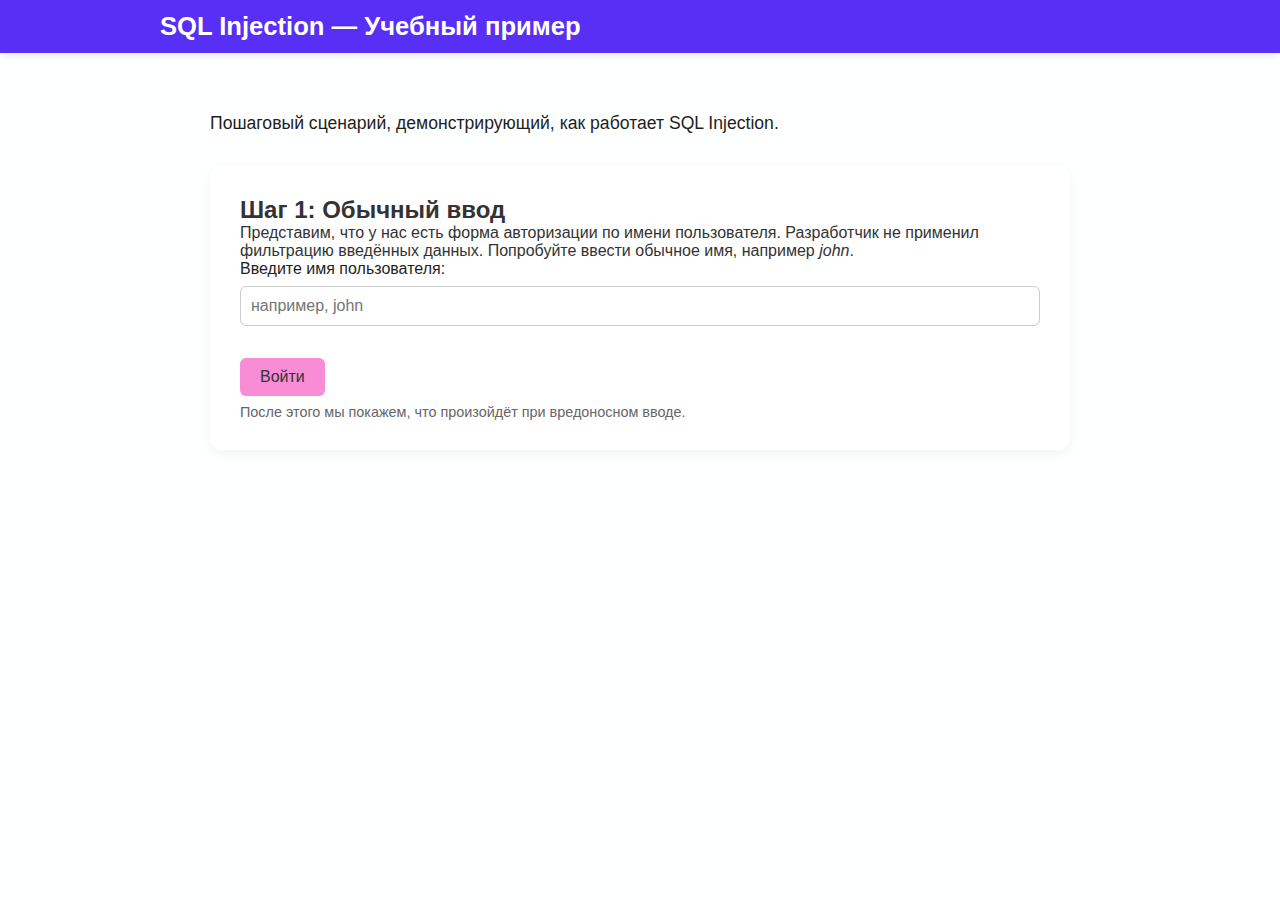
==== vulns/sql_injection.html @ 8ccfedff "Add files via upload" ====
<!DOCTYPE html>
<html lang="ru">
<head>
  <meta charset="UTF-8" />
  <meta name="viewport" content="width=device-width, initial-scale=1.0"/>
  <title>SQL Injection - Учебный пример</title>
  <link rel="stylesheet" href="../style.css">
</head>
<body>

  <!-- Верхняя плашка -->
  <header class="top-bar">
    <div class="top-bar__inner">
      <h1 class="top-bar__title">SQL Injection — Учебный пример</h1>
    </div>
  </header>

  <div class="container">
    <div class="page-intro">
      <p>Пошаговый сценарий, демонстрирующий, как работает SQL Injection.</p>
    </div>

    <!-- Шаг 1 -->
    <div id="input-screen" class="card visible">
      <h2>Шаг 1: Обычный ввод</h2>
      <p>
        Представим, что у нас есть форма авторизации по имени пользователя. Разработчик 
        не применил фильтрацию введённых данных. Попробуйте ввести обычное имя, например <em>john</em>.
      </p>
      <label class="label" for="usernameInput">Введите имя пользователя:</label>
      <input type="text" id="usernameInput" placeholder="например, john"/>
      <button id="loginBtn" class="action-btn">Войти</button>
      <p class="note">
        После этого мы покажем, что произойдёт при вредоносном вводе.
      </p>
    </div>

    <!-- Шаг 2 -->
    <div id="normal-result" class="card hidden">
      <h2>Шаг 2: Нормальный результат</h2>
      <p>
        Если пользователь "john" существует в базе, вы авторизуетесь без проблем.
      </p>
      <div class="info-box info-normal">
        <strong>Результат:</strong><br>
        Добро пожаловать, john!
      </div>
      <div class="info-box info-warning" style="margin-top:1.5rem;">
        <strong>Что произошло без инъекции:</strong><br>
        Запрос к базе данных:
        <div class="code-sample">
          SELECT * FROM users WHERE username='john'
        </div>
        Здесь всё выглядит безопасно, 
        так как пользовательский ввод "john" не влияет на структуру запроса.
      </div>
      <button id="showAttackBtn" class="action-btn">
        Перейти к вредоносному вводу
      </button>
    </div>

    <!-- Шаг 3 -->
    <div id="injection-screen" class="card hidden">
      <h2>Шаг 3: Вредоносный ввод</h2>
      <p>Злоумышленник вводит не просто имя, а фрагмент SQL-кода:</p>
      <div class="code-sample">
        john' OR '1'='1
      </div>
      <input type="text" id="evilInput" value="john' OR '1'='1"/>
      <button id="attackBtn" class="action-btn">Войти</button>
      <p class="note">
        Нажмите «Войти», чтобы увидеть последствия.
      </p>
    </div>

    <!-- Шаг 4 -->
    <div id="attack-result" class="card hidden">
      <h2>Шаг 4: Результат SQL Injection</h2>
      <div class="info-box info-critical">
        <strong>Критическая ситуация:</strong><br>
        Запрос теперь выглядит так:
        <div class="code-sample">
          SELECT * FROM users WHERE username='john' OR '1'='1'
        </div>
        Условие '1'='1' всегда истинно, 
        поэтому возвращаются все записи из базы, а не только «john».
      </div>
      <div class="info-box info-solution" style="margin-top:1.5rem;">
        <strong>Решение:</strong><br>
        Используйте параметризованные запросы, ORM-библиотеки 
        или фильтрацию ввода, чтобы пользовательские данные не могли 
        менять структуру SQL-запроса.
      </div>
    </div>
  </div>

  <script src="../script.js"></script>
</body>
</html>
---- style.css ----
/* style.css */

/* Сброс отступов/полей */
* {
  margin: 0;
  padding: 0;
  box-sizing: border-box;
}

/* Шрифты и цвета */
body {
  font-family: -apple-system, BlinkMacSystemFont, "Helvetica Neue", "Segoe UI", Roboto, sans-serif;
  background-color: #FEFFFF; /* Белый */
  color: #333;
  min-height: 100vh;
  display: flex;
  flex-direction: column;
}

/* Верхняя плашка */
.top-bar {
  width: 100%;
  background-color: #582FF5; /* яркий фиолетовый */
  padding: 12px 0;
  box-shadow: 0 2px 8px rgba(0,0,0,0.1);
}

.top-bar__inner {
  max-width: 1000px;
  margin: 0 auto;
  padding: 0 20px;
}

.top-bar__title {
  color: #FEFFFF; /* контраст с фиолетовым */
  font-weight: 600;
  font-size: 1.6rem;
}

/* Основной контейнер */
.container {
  max-width: 900px;
  width: 100%;
  margin: 60px auto 40px auto;
  padding: 0 20px;
}

/* Вступительный текст */
.page-intro {
  margin-bottom: 2rem;
  font-size: 1.1rem;
  color: #1F1E1E;
}

/* Карточки */
.card {
  background: #fff;
  border-radius: 12px;
  box-shadow: 0 4px 12px rgba(0,0,0,0.05);
  padding: 30px;
  margin-bottom: 2rem;
}

/* Карточки уязвимостей на главной */
.vuln-card h2 {
  margin-bottom: 0.5rem;
}

.hidden {
  display: none;
}
.visible {
  display: block;
}

/* Кнопка действия */
.action-btn {
  background: #F88DD5; /* яркий розовый */
  color: #333;
  border: none;
  padding: 10px 20px;
  font-size: 1rem;
  cursor: pointer;
  border-radius: 6px;
  font-weight: 500;
  margin-top: 1rem;
  transition: background 0.2s ease, transform 0.1s ease;
}
.action-btn:hover {
  background: #e671c3;
  transform: translateY(-1px);
}

/* Поля ввода */
input[type="text"] {
  width: 100%;
  padding: 10px;
  border: 1px solid #ccc;
  border-radius: 6px;
  margin-bottom: 1rem;
  font-size: 1rem;
}

/* Подписи к полям */
.label {
  font-weight: 500;
  margin-bottom: 0.5rem;
  display: block;
  color: #1F1E1E;
}

/* Подсказки */
.note {
  font-size: 0.9rem;
  color: #666;
  margin-top: 0.5rem;
}

/* Информационные блоки */
.info-box {
  margin-top: 1rem;
  padding: 10px;
  border-radius: 6px;
  line-height: 1.5;
  font-size: 0.95rem;
}

.info-normal {
  background: #E7F9E7; 
  border: 1px solid #BDE8BD;
}
.info-warning {
  background: #FFF9D9; 
  border: 1px solid #E8E0A5;
}
.info-critical {
  background: #FEE9E9; 
  border: 1px solid #F7CACA;
}
.info-solution {
  background: #E7F9E7; 
  border: 1px solid #BDE8BD;
}

/* Кодовые фрагменты */
.code-sample {
  background: #F0F0F0;
  font-family: Menlo, Consolas, monospace;
  padding: 10px;
  border-radius: 6px;
  margin-top: 0.5rem;
  font-size: 0.9rem;
  overflow-x: auto;
}

/* Адаптивность */
@media (max-width: 600px) {
  .top-bar__title {
    font-size: 1.3rem;
  }
  .container {
    margin-top: 80px;
    padding: 0 10px;
  }
  .card {
    padding: 20px;
  }
  .page-intro {
    font-size: 1rem;
  }
}
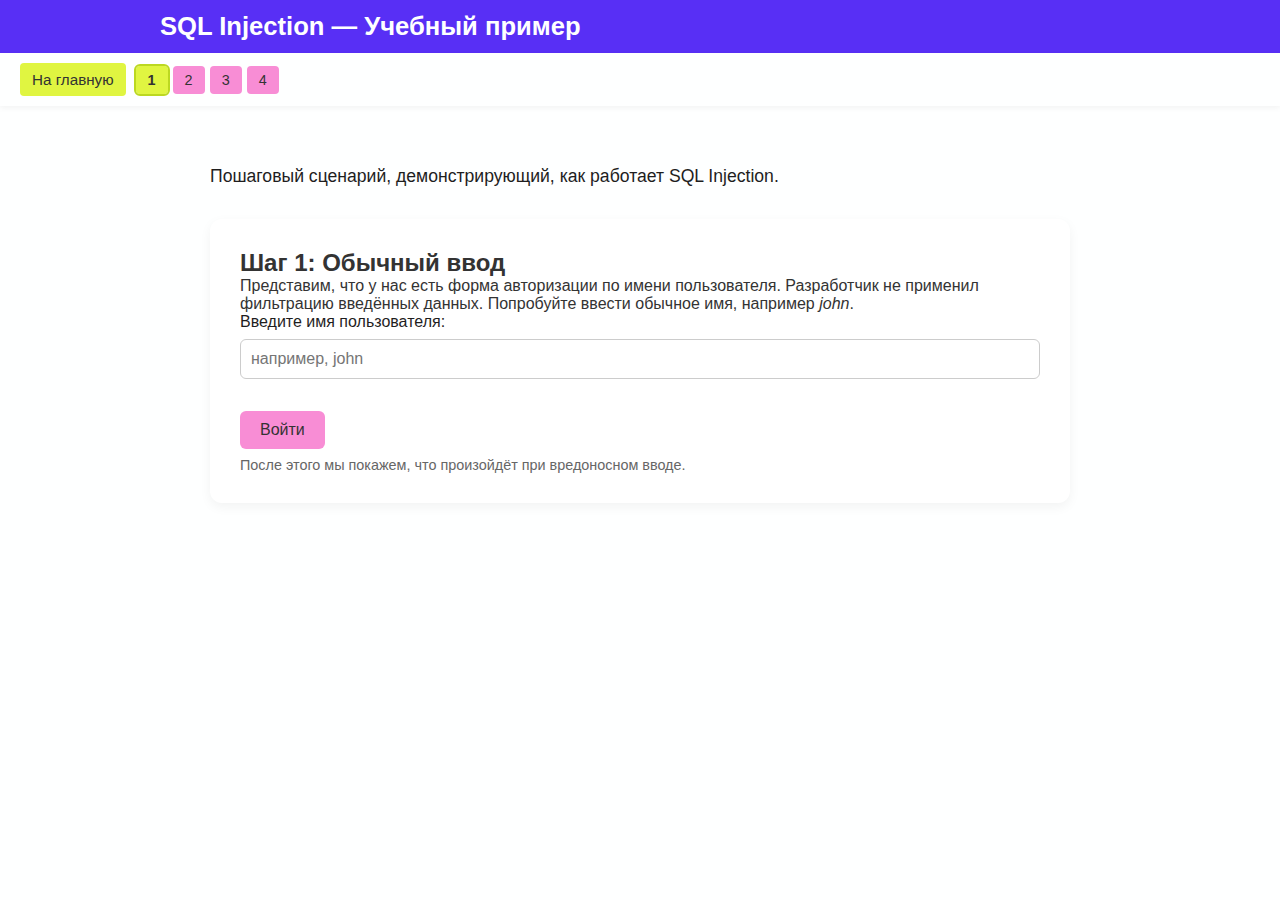
==== commit 0bf3ae6a: "Add files via upload" ====
--- a/vulns/sql_injection.html
+++ b/vulns/sql_injection.html
@@ -3,7 +3,8 @@
 <head>
   <meta charset="UTF-8" />
   <meta name="viewport" content="width=device-width, initial-scale=1.0"/>
-  <title>SQL Injection - Учебный пример</title>
+  <title>SQL Injection — Учебный пример</title>
+  <!-- Путь к вашему файлу стилей -->
   <link rel="stylesheet" href="../style.css">
 </head>
 <body>
@@ -15,12 +16,30 @@
     </div>
   </header>
 
+  <!-- Навигация (с подложкой sub-nav) -->
+  <div class="sub-nav">
+    <!-- Кнопка "На главную" -->
+    <button class="back-btn" onclick="location.href='../index.html'">
+      На главную
+    </button>
+
+    <!-- Кнопки переключения шагов -->
+    <div class="step-nav">
+      <!-- Обратите внимание на data-step -->
+      <button class="step-btn active" data-step="input-screen">1</button>
+      <button class="step-btn" data-step="normal-result">2</button>
+      <button class="step-btn" data-step="injection-screen">3</button>
+      <button class="step-btn" data-step="attack-result">4</button>
+    </div>
+  </div>
+
   <div class="container">
     <div class="page-intro">
       <p>Пошаговый сценарий, демонстрирующий, как работает SQL Injection.</p>
     </div>
 
-    <!-- Шаг 1 -->
+    <!-- ШАГ 1 -->
+    <!-- Задаём класс visible для первого шага (остальные hidden) -->
     <div id="input-screen" class="card visible">
       <h2>Шаг 1: Обычный ввод</h2>
       <p>
@@ -35,31 +54,29 @@
       </p>
     </div>
 
-    <!-- Шаг 2 -->
+    <!-- ШАГ 2 -->
     <div id="normal-result" class="card hidden">
       <h2>Шаг 2: Нормальный результат</h2>
-      <p>
-        Если пользователь "john" существует в базе, вы авторизуетесь без проблем.
-      </p>
+      <p>Если пользователь "john" существует в базе, вы авторизуетесь без проблем.</p>
       <div class="info-box info-normal">
         <strong>Результат:</strong><br>
         Добро пожаловать, john!
       </div>
       <div class="info-box info-warning" style="margin-top:1.5rem;">
         <strong>Что произошло без инъекции:</strong><br>
-        Запрос к базе данных:
+        Запрос к базе данных был:
         <div class="code-sample">
           SELECT * FROM users WHERE username='john'
         </div>
         Здесь всё выглядит безопасно, 
-        так как пользовательский ввод "john" не влияет на структуру запроса.
+        так как пользовательский ввод "john" не меняет структуру запроса.
       </div>
       <button id="showAttackBtn" class="action-btn">
         Перейти к вредоносному вводу
       </button>
     </div>
 
-    <!-- Шаг 3 -->
+    <!-- ШАГ 3 -->
     <div id="injection-screen" class="card hidden">
       <h2>Шаг 3: Вредоносный ввод</h2>
       <p>Злоумышленник вводит не просто имя, а фрагмент SQL-кода:</p>
@@ -73,7 +90,7 @@
       </p>
     </div>
 
-    <!-- Шаг 4 -->
+    <!-- ШАГ 4 -->
     <div id="attack-result" class="card hidden">
       <h2>Шаг 4: Результат SQL Injection</h2>
       <div class="info-box info-critical">
@@ -94,6 +111,7 @@
     </div>
   </div>
 
+  <!-- Подключаем скрипт переключения шагов -->
   <script src="../script.js"></script>
 </body>
 </html>
--- a/style.css
+++ b/style.css
@@ -153,19 +153,106 @@
   overflow-x: auto;
 }
 
+/* ... предыдущие стили ... */
+
+/* Дополнительная панель под шапкой */
+.sub-nav {
+  display: flex;
+  align-items: center;
+  gap: 10px;
+  padding: 10px 20px;
+  background: #FEFFFF;
+  box-shadow: 0 2px 6px rgba(0,0,0,0.05);
+}
+
+/* Кнопка "На главную" */
+.back-btn {
+  background: #E0F541; /* неоновый зелёный */
+  color: #333;
+  border: none;
+  padding: 8px 12px;
+  font-size: 0.95rem;
+  border-radius: 4px;
+  font-weight: 500;
+  cursor: pointer;
+  transition: background 0.2s ease, transform 0.1s ease;
+}
+.back-btn:hover {
+  background: #c8e52c;
+  transform: translateY(-1px);
+}
+
+/* Контейнер для кнопок шагов */
+.step-nav {
+  display: flex;
+  gap: 5px;
+}
+
+/* Кнопки шагов */
+.step-btn {
+  background: #F88DD5; /* яркий розовый */
+  color: #333;
+  border: none;
+  padding: 6px 12px;
+  font-size: 0.9rem;
+  border-radius: 4px;
+  font-weight: 500;
+  cursor: pointer;
+  transition: background 0.2s ease;
+}
+
+.step-btn:hover {
+  background: #e671c3;
+}
+
+.step-btn.active {
+  background: #E0F541; /* неоновый зелёный */
+  color: #333;
+  font-weight: 600;
+  outline: 2px solid #bcd821;
+}
+
+/* Пример доп. стилей, если ещё не было */
+.sub-nav {
+  display: flex;
+  align-items: center;
+  gap: 10px;
+  padding: 10px 20px;
+  background: #FEFFFF;
+  box-shadow: 0 2px 6px rgba(0,0,0,0.05);
+}
+
+.back-btn {
+  background: #E0F541; /* неоновый зелёный */
+  color: #333;
+  border: none;
+  padding: 8px 12px;
+  font-size: 0.95rem;
+  border-radius: 4px;
+  font-weight: 500;
+  cursor: pointer;
+  transition: background 0.2s ease, transform 0.1s ease;
+}
+.back-btn:hover {
+  background: #c8e52c;
+  transform: translateY(-1px);
+}
+
+
 /* Адаптивность */
 @media (max-width: 600px) {
-  .top-bar__title {
-    font-size: 1.3rem;
+  .sub-nav {
+    flex-direction: column;
+    align-items: flex-start;
+    gap: 10px;
   }
-  .container {
-    margin-top: 80px;
-    padding: 0 10px;
+  .step-nav {
+    gap: 3px;
   }
-  .card {
-    padding: 20px;
+  .step-btn {
+    font-size: 0.8rem;
+    padding: 5px 8px;
   }
-  .page-intro {
-    font-size: 1rem;
-  }
-}
+}
+
+
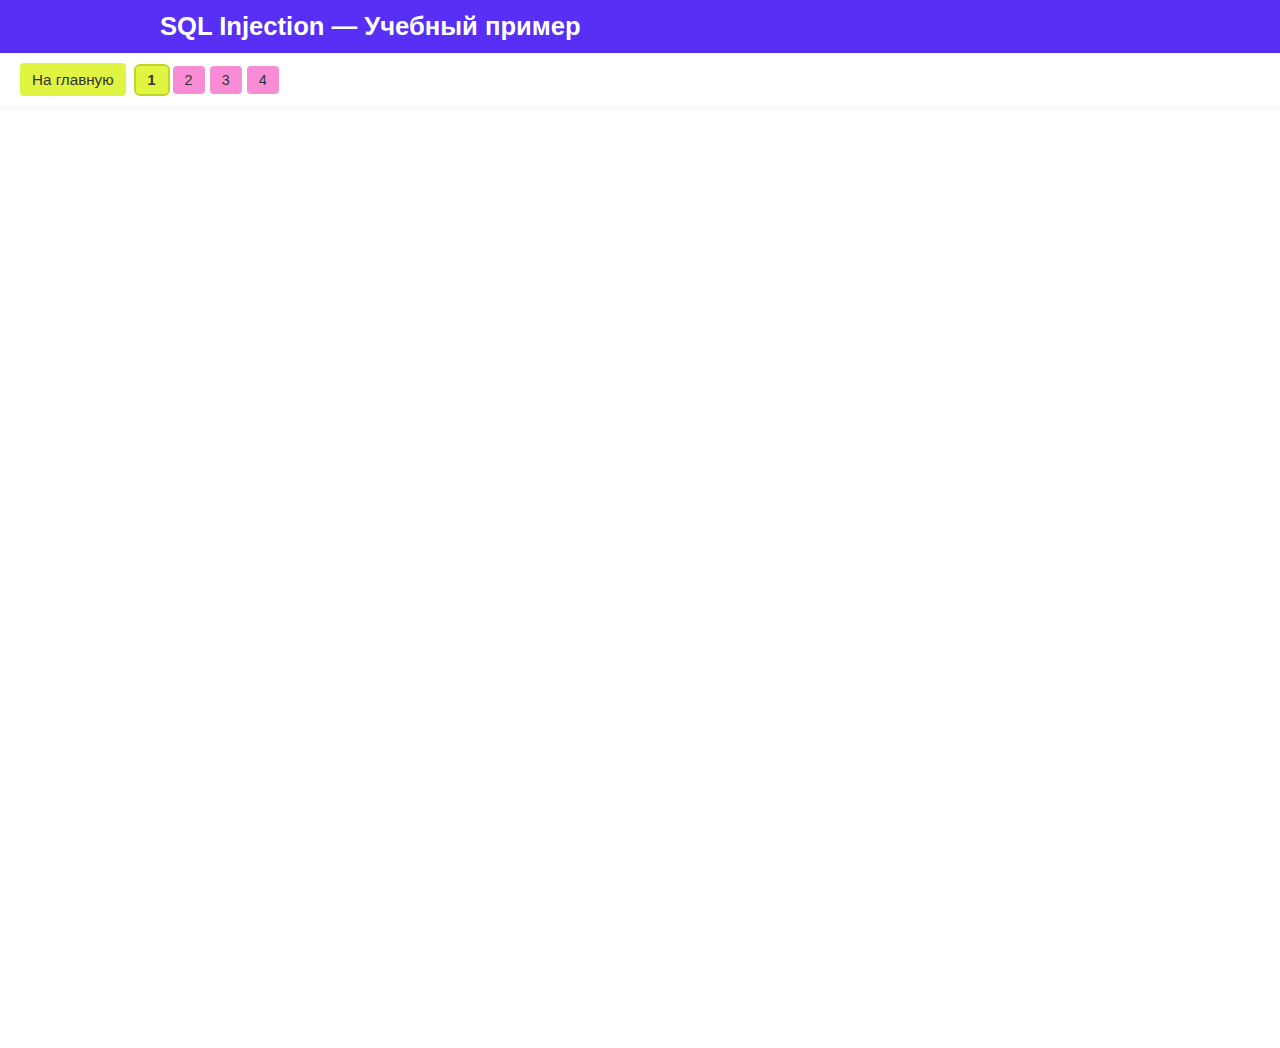
==== commit 4591c482: "Add files via upload" ====
--- a/vulns/sql_injection.html
+++ b/vulns/sql_injection.html
@@ -4,7 +4,6 @@
   <meta charset="UTF-8" />
   <meta name="viewport" content="width=device-width, initial-scale=1.0"/>
   <title>SQL Injection — Учебный пример</title>
-  <!-- Путь к вашему файлу стилей -->
   <link rel="stylesheet" href="../style.css">
 </head>
 <body>
@@ -16,16 +15,11 @@
     </div>
   </header>
 
-  <!-- Навигация (с подложкой sub-nav) -->
+  <!-- Панель навигации (кнопка "На главную" + шаги) -->
   <div class="sub-nav">
-    <!-- Кнопка "На главную" -->
-    <button class="back-btn" onclick="location.href='../index.html'">
-      На главную
-    </button>
+    <button class="back-btn" onclick="location.href='../index.html'">На главную</button>
 
-    <!-- Кнопки переключения шагов -->
     <div class="step-nav">
-      <!-- Обратите внимание на data-step -->
       <button class="step-btn active" data-step="input-screen">1</button>
       <button class="step-btn" data-step="normal-result">2</button>
       <button class="step-btn" data-step="injection-screen">3</button>
@@ -33,14 +27,13 @@
     </div>
   </div>
 
-  <div class="container">
+  <div class="container fade-in">
     <div class="page-intro">
       <p>Пошаговый сценарий, демонстрирующий, как работает SQL Injection.</p>
     </div>
 
-    <!-- ШАГ 1 -->
-    <!-- Задаём класс visible для первого шага (остальные hidden) -->
-    <div id="input-screen" class="card visible">
+    <!-- Шаг 1 -->
+    <div id="input-screen" class="card visible fade-up">
       <h2>Шаг 1: Обычный ввод</h2>
       <p>
         Представим, что у нас есть форма авторизации по имени пользователя. Разработчик 
@@ -54,8 +47,8 @@
       </p>
     </div>
 
-    <!-- ШАГ 2 -->
-    <div id="normal-result" class="card hidden">
+    <!-- Шаг 2 -->
+    <div id="normal-result" class="card hidden fade-up">
       <h2>Шаг 2: Нормальный результат</h2>
       <p>Если пользователь "john" существует в базе, вы авторизуетесь без проблем.</p>
       <div class="info-box info-normal">
@@ -68,16 +61,13 @@
         <div class="code-sample">
           SELECT * FROM users WHERE username='john'
         </div>
-        Здесь всё выглядит безопасно, 
-        так как пользовательский ввод "john" не меняет структуру запроса.
+        Пользовательский ввод "john" не меняет структуру запроса.
       </div>
-      <button id="showAttackBtn" class="action-btn">
-        Перейти к вредоносному вводу
-      </button>
+      <button id="showAttackBtn" class="action-btn">Перейти к вредоносному вводу</button>
     </div>
 
-    <!-- ШАГ 3 -->
-    <div id="injection-screen" class="card hidden">
+    <!-- Шаг 3 -->
+    <div id="injection-screen" class="card hidden fade-up">
       <h2>Шаг 3: Вредоносный ввод</h2>
       <p>Злоумышленник вводит не просто имя, а фрагмент SQL-кода:</p>
       <div class="code-sample">
@@ -90,28 +80,60 @@
       </p>
     </div>
 
-    <!-- ШАГ 4 -->
-    <div id="attack-result" class="card hidden">
+    <!-- Шаг 4 -->
+    <div id="attack-result" class="card hidden fade-up">
       <h2>Шаг 4: Результат SQL Injection</h2>
       <div class="info-box info-critical">
         <strong>Критическая ситуация:</strong><br>
-        Запрос теперь выглядит так:
+        Запрос стал выглядеть так:
         <div class="code-sample">
           SELECT * FROM users WHERE username='john' OR '1'='1'
         </div>
-        Условие '1'='1' всегда истинно, 
-        поэтому возвращаются все записи из базы, а не только «john».
+        Условие '1'='1' всегда истинно, значит возвращаются все записи из базы.
       </div>
       <div class="info-box info-solution" style="margin-top:1.5rem;">
         <strong>Решение:</strong><br>
-        Используйте параметризованные запросы, ORM-библиотеки 
-        или фильтрацию ввода, чтобы пользовательские данные не могли 
-        менять структуру SQL-запроса.
+        Используйте параметризованные запросы, ORM-библиотеки и валидацию, чтобы данные 
+        пользователя не могли менять структуру SQL-запроса.
       </div>
     </div>
-  </div>
 
-  <!-- Подключаем скрипт переключения шагов -->
+    <!-- Дополнительные блоки с материалами -->
+    <div class="card fade-up" style="animation-delay: 0.2s;">
+      <h2>Пример реальной эксплуатации</h2>
+      <p>
+        В 2012 году произошла утечка данных у известного сервиса из-за ошибки в фильтрации поля «Логин». 
+        Злоумышленники смогли ввести конструкцию <code>OR '1'='1</code>, 
+        что позволило получить список всех пользователей.
+      </p>
+      <p>Последствия:</p>
+      <ul class="vuln-list">
+        <li>Скомпрометированы персональные данные</li>
+        <li>Утрата доверия пользователей</li>
+        <li>Ущерб репутации и возможные судебные иски</li>
+      </ul>
+    </div>
+
+    <div class="card fade-up" style="animation-delay: 0.3s;">
+      <h2>Подробное объяснение</h2>
+      <p>
+        При обработке формы логина, сервер может формировать запрос вида:
+      </p>
+      <div class="code-sample">
+        SELECT * FROM users WHERE username='$userInput'
+      </div>
+      <p>
+        Если <code>$userInput</code> содержит не только имя пользователя, но и логический оператор <code>OR</code>, 
+        можно изменить условие таким образом, что запрос вернёт все строки.
+      </p>
+      <p>
+        Без использования параметризованных запросов (например, Prepared Statements) введённые данные 
+        фактически «склеиваются» со строкой SQL и меняют логику.
+      </p>
+    </div>
+
+  </div> <!-- /container -->
+
   <script src="../script.js"></script>
 </body>
 </html>
--- a/style.css
+++ b/style.css
@@ -1,13 +1,13 @@
 /* style.css */
 
-/* Сброс отступов/полей */
+/* Сброс отступов и box-sizing */
 * {
   margin: 0;
   padding: 0;
   box-sizing: border-box;
 }
 
-/* Шрифты и цвета */
+/* Основной шрифт и фоновый цвет */
 body {
   font-family: -apple-system, BlinkMacSystemFont, "Helvetica Neue", "Segoe UI", Roboto, sans-serif;
   background-color: #FEFFFF; /* Белый */
@@ -20,24 +20,22 @@
 /* Верхняя плашка */
 .top-bar {
   width: 100%;
-  background-color: #582FF5; /* яркий фиолетовый */
+  background-color: #582FF5; /* фиолетовый */
   padding: 12px 0;
   box-shadow: 0 2px 8px rgba(0,0,0,0.1);
 }
-
 .top-bar__inner {
   max-width: 1000px;
   margin: 0 auto;
   padding: 0 20px;
 }
-
 .top-bar__title {
-  color: #FEFFFF; /* контраст с фиолетовым */
+  color: #FEFFFF;
   font-weight: 600;
   font-size: 1.6rem;
 }
 
-/* Основной контейнер */
+/* Контейнер */
 .container {
   max-width: 900px;
   width: 100%;
@@ -45,11 +43,27 @@
   padding: 0 20px;
 }
 
-/* Вступительный текст */
-.page-intro {
-  margin-bottom: 2rem;
-  font-size: 1.1rem;
-  color: #1F1E1E;
+/* Анимация появления */
+.fade-in {
+  animation: fadeIn 0.6s ease forwards;
+  opacity: 0;
+}
+.fade-up {
+  animation: fadeUp 0.7s ease forwards;
+  opacity: 0;
+}
+@keyframes fadeIn {
+  to { opacity: 1; }
+}
+@keyframes fadeUp {
+  0% {
+    opacity: 0;
+    transform: translateY(20px);
+  }
+  100% {
+    opacity: 1;
+    transform: translateY(0);
+  }
 }
 
 /* Карточки */
@@ -61,21 +75,9 @@
   margin-bottom: 2rem;
 }
 
-/* Карточки уязвимостей на главной */
-.vuln-card h2 {
-  margin-bottom: 0.5rem;
-}
-
-.hidden {
-  display: none;
-}
-.visible {
-  display: block;
-}
-
 /* Кнопка действия */
 .action-btn {
-  background: #F88DD5; /* яркий розовый */
+  background: #F88DD5; /* розовый */
   color: #333;
   border: none;
   padding: 10px 20px;
@@ -91,7 +93,55 @@
   transform: translateY(-1px);
 }
 
-/* Поля ввода */
+/* Вспомогательные стили для списков */
+.vuln-list {
+  list-style: disc;
+  margin-left: 1.2rem;
+  margin-top: 0.5rem;
+}
+
+/* Инфоблоки */
+.info-box {
+  margin-top: 1rem;
+  padding: 10px;
+  border-radius: 6px;
+  line-height: 1.5;
+  font-size: 0.95rem;
+}
+.info-normal {
+  background: #E7F9E7; 
+  border: 1px solid #BDE8BD;
+}
+.info-warning {
+  background: #FFF9D9; 
+  border: 1px solid #E8E0A5;
+}
+.info-critical {
+  background: #FEE9E9; 
+  border: 1px solid #F7CACA;
+}
+.info-solution {
+  background: #E7F9E7; 
+  border: 1px solid #BDE8BD;
+}
+
+/* Код */
+.code-sample {
+  background: #F0F0F0;
+  font-family: Menlo, Consolas, monospace;
+  padding: 10px;
+  border-radius: 6px;
+  margin-top: 0.5rem;
+  font-size: 0.9rem;
+  overflow-x: auto;
+}
+
+/* Метки и поля */
+.label {
+  font-weight: 500;
+  margin-bottom: 0.5rem;
+  display: block;
+}
 input[type="text"] {
   width: 100%;
   padding: 10px;
@@ -100,62 +150,21 @@
   margin-bottom: 1rem;
   font-size: 1rem;
 }
-
-/* Подписи к полям */
-.label {
-  font-weight: 500;
-  margin-bottom: 0.5rem;
-  display: block;
-  color: #1F1E1E;
-}
-
-/* Подсказки */
 .note {
   font-size: 0.9rem;
   color: #666;
   margin-top: 0.5rem;
 }
 
-/* Информационные блоки */
-.info-box {
-  margin-top: 1rem;
-  padding: 10px;
-  border-radius: 6px;
-  line-height: 1.5;
-  font-size: 0.95rem;
-}
-
-.info-normal {
-  background: #E7F9E7; 
-  border: 1px solid #BDE8BD;
-}
-.info-warning {
-  background: #FFF9D9; 
-  border: 1px solid #E8E0A5;
-}
-.info-critical {
-  background: #FEE9E9; 
-  border: 1px solid #F7CACA;
-}
-.info-solution {
-  background: #E7F9E7; 
-  border: 1px solid #BDE8BD;
-}
-
-/* Кодовые фрагменты */
-.code-sample {
-  background: #F0F0F0;
-  font-family: Menlo, Consolas, monospace;
-  padding: 10px;
-  border-radius: 6px;
-  margin-top: 0.5rem;
-  font-size: 0.9rem;
-  overflow-x: auto;
-}
-
-/* ... предыдущие стили ... */
-
-/* Дополнительная панель под шапкой */
+/* Сокрытие / Показ */
+.hidden {
+  display: none;
+}
+.visible {
+  display: block;
+}
+
+/* Навигация под шапкой */
 .sub-nav {
   display: flex;
   align-items: center;
@@ -182,15 +191,13 @@
   transform: translateY(-1px);
 }
 
-/* Контейнер для кнопок шагов */
+/* Меню шагов */
 .step-nav {
   display: flex;
   gap: 5px;
 }
-
-/* Кнопки шагов */
 .step-btn {
-  background: #F88DD5; /* яркий розовый */
+  background: #F88DD5; 
   color: #333;
   border: none;
   padding: 6px 12px;
@@ -200,11 +207,9 @@
   cursor: pointer;
   transition: background 0.2s ease;
 }
-
 .step-btn:hover {
   background: #e671c3;
 }
-
 .step-btn.active {
   background: #E0F541; /* неоновый зелёный */
   color: #333;
@@ -212,47 +217,55 @@
   outline: 2px solid #bcd821;
 }
 
-/* Пример доп. стилей, если ещё не было */
-.sub-nav {
-  display: flex;
-  align-items: center;
-  gap: 10px;
-  padding: 10px 20px;
+/* Футер */
+.footer-bar {
+  margin-top: auto; 
+  padding: 20px;
   background: #FEFFFF;
-  box-shadow: 0 2px 6px rgba(0,0,0,0.05);
-}
-
-.back-btn {
-  background: #E0F541; /* неоновый зелёный */
-  color: #333;
-  border: none;
-  padding: 8px 12px;
+  text-align: center;
+  box-shadow: 0 -2px 6px rgba(0,0,0,0.05);
+  animation: fadeInUp 0.7s ease forwards;
+  opacity: 0;
+}
+@keyframes fadeInUp {
+  0% {
+    opacity: 0; 
+    transform: translateY(20px);
+  }
+  100% {
+    opacity: 1; 
+    transform: translateY(0);
+  }
+}
+.footer-bar p {
   font-size: 0.95rem;
-  border-radius: 4px;
-  font-weight: 500;
-  cursor: pointer;
-  transition: background 0.2s ease, transform 0.1s ease;
-}
-.back-btn:hover {
-  background: #c8e52c;
-  transform: translateY(-1px);
-}
-
+}
+.tg-link {
+  color: #582FF5;
+  text-decoration: underline;
+}
+.tg-link:hover {
+  color: #4222c5;
+}
 
 /* Адаптивность */
 @media (max-width: 600px) {
-  .sub-nav {
-    flex-direction: column;
-    align-items: flex-start;
-    gap: 10px;
-  }
-  .step-nav {
-    gap: 3px;
+  .top-bar__title {
+    font-size: 1.3rem;
+  }
+  .container {
+    margin-top: 80px;
+    padding: 0 10px;
+  }
+  .card {
+    padding: 20px;
   }
   .step-btn {
     font-size: 0.8rem;
     padding: 5px 8px;
   }
-}
-
-
+  .back-btn {
+    font-size: 0.85rem;
+    padding: 6px 8px;
+  }
+}
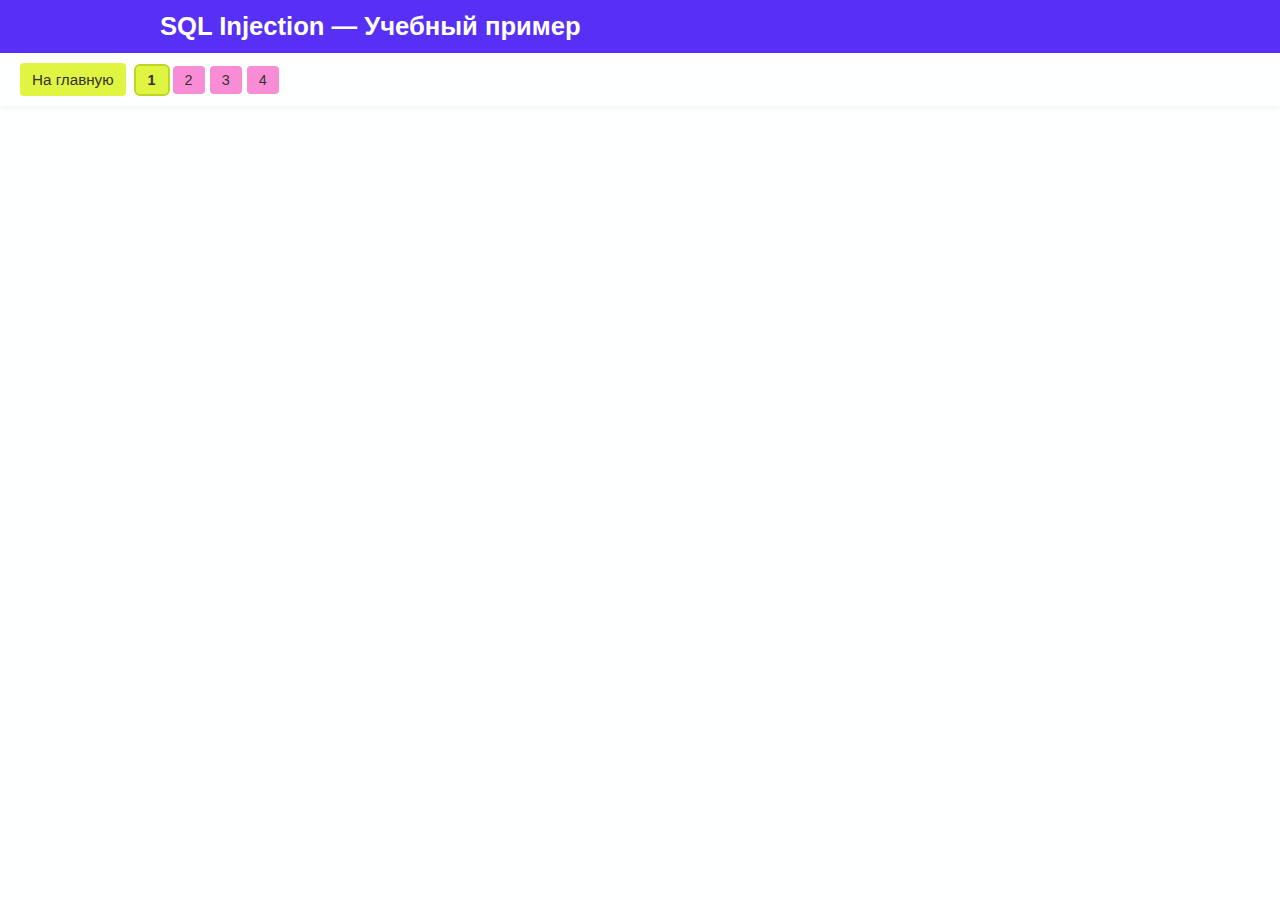
==== commit 1b4d1904: "Add files via upload" ====
--- a/vulns/sql_injection.html
+++ b/vulns/sql_injection.html
@@ -1,8 +1,8 @@
 <!DOCTYPE html>
 <html lang="ru">
 <head>
-  <meta charset="UTF-8" />
-  <meta name="viewport" content="width=device-width, initial-scale=1.0"/>
+  <meta charset="UTF-8">
+  <meta name="viewport" content="width=device-width, initial-scale=1.0">
   <title>SQL Injection — Учебный пример</title>
   <link rel="stylesheet" href="../style.css">
 </head>
@@ -15,10 +15,11 @@
     </div>
   </header>
 
-  <!-- Панель навигации (кнопка "На главную" + шаги) -->
+  <!-- Меню навигации: На главную + Шаги 1..4 -->
   <div class="sub-nav">
-    <button class="back-btn" onclick="location.href='../index.html'">На главную</button>
-
+    <button class="back-btn" onclick="location.href='../index.html'">
+      На главную
+    </button>
     <div class="step-nav">
       <button class="step-btn active" data-step="input-screen">1</button>
       <button class="step-btn" data-step="normal-result">2</button>
@@ -29,110 +30,105 @@
 
   <div class="container fade-in">
     <div class="page-intro">
-      <p>Пошаговый сценарий, демонстрирующий, как работает SQL Injection.</p>
+      <p>Ниже показаны четыре шага, демонстрирующие механику эксплуатации SQL Injection и реальный инцидент.</p>
     </div>
 
     <!-- Шаг 1 -->
     <div id="input-screen" class="card visible fade-up">
       <h2>Шаг 1: Обычный ввод</h2>
       <p>
-        Представим, что у нас есть форма авторизации по имени пользователя. Разработчик 
-        не применил фильтрацию введённых данных. Попробуйте ввести обычное имя, например <em>john</em>.
+        На этом шаге просто показываем, что при вводе обычного имени 
+        (например, "john") всё работает штатно.
       </p>
       <label class="label" for="usernameInput">Введите имя пользователя:</label>
       <input type="text" id="usernameInput" placeholder="например, john"/>
       <button id="loginBtn" class="action-btn">Войти</button>
-      <p class="note">
-        После этого мы покажем, что произойдёт при вредоносном вводе.
-      </p>
+
+      <div class="info-box info-warning" style="margin-top:1rem;">
+        <strong>Комментарий к шагу 1:</strong>
+        <p>Сейчас мы не используем вредоносный код, поэтому всё безопасно.</p>
+      </div>
     </div>
 
     <!-- Шаг 2 -->
     <div id="normal-result" class="card hidden fade-up">
       <h2>Шаг 2: Нормальный результат</h2>
-      <p>Если пользователь "john" существует в базе, вы авторизуетесь без проблем.</p>
+      <p>Если пользователь "john" действительно есть в базе, авторизация успешна.</p>
+
       <div class="info-box info-normal">
         <strong>Результат:</strong><br>
         Добро пожаловать, john!
       </div>
+
       <div class="info-box info-warning" style="margin-top:1.5rem;">
-        <strong>Что произошло без инъекции:</strong><br>
-        Запрос к базе данных был:
-        <div class="code-sample">
-          SELECT * FROM users WHERE username='john'
-        </div>
-        Пользовательский ввод "john" не меняет структуру запроса.
+        <strong>Комментарий к шагу 2:</strong>
+        <p>
+          Запрос к базе выглядит так:
+          <div class="code-sample">
+            SELECT * FROM users WHERE username='john'
+          </div>
+          Пока всё штатно: логика запроса не изменена.
+        </p>
       </div>
-      <button id="showAttackBtn" class="action-btn">Перейти к вредоносному вводу</button>
+
+      <button id="showAttackBtn" class="action-btn">
+        Перейти к вредоносному вводу
+      </button>
     </div>
 
     <!-- Шаг 3 -->
     <div id="injection-screen" class="card hidden fade-up">
       <h2>Шаг 3: Вредоносный ввод</h2>
-      <p>Злоумышленник вводит не просто имя, а фрагмент SQL-кода:</p>
+      <p>
+        На этом шаге вводим фрагмент SQL-кода, меняющий условие выборки.
+      </p>
       <div class="code-sample">
         john' OR '1'='1
       </div>
       <input type="text" id="evilInput" value="john' OR '1'='1"/>
       <button id="attackBtn" class="action-btn">Войти</button>
-      <p class="note">
-        Нажмите «Войти», чтобы увидеть последствия.
-      </p>
+
+      <div class="info-box info-warning" style="margin-top:1rem;">
+        <strong>Комментарий к шагу 3:</strong>
+        <p>
+          Вместо обычного имени теперь есть логический оператор OR, 
+          что может вернуть все записи из таблицы.
+        </p>
+      </div>
     </div>
 
     <!-- Шаг 4 -->
     <div id="attack-result" class="card hidden fade-up">
       <h2>Шаг 4: Результат SQL Injection</h2>
       <div class="info-box info-critical">
-        <strong>Критическая ситуация:</strong><br>
-        Запрос стал выглядеть так:
+        <strong>Механика:</strong><br>
         <div class="code-sample">
           SELECT * FROM users WHERE username='john' OR '1'='1'
         </div>
-        Условие '1'='1' всегда истинно, значит возвращаются все записи из базы.
+        Условие '1'='1' всегда истинно, значит запрос вернёт все записи.
       </div>
+
       <div class="info-box info-solution" style="margin-top:1.5rem;">
         <strong>Решение:</strong><br>
-        Используйте параметризованные запросы, ORM-библиотеки и валидацию, чтобы данные 
-        пользователя не могли менять структуру SQL-запроса.
+        Параметризовать запросы, экранировать ввод, использовать ORM.
+      </div>
+
+      <!-- Реальный инцидент на последнем шаге -->
+      <div class="card fade-up" style="margin-top:1.5rem;">
+        <h2>Пример реальной эксплуатации</h2>
+        <p>В 2012 году произошла утечка данных у известного сервиса из-за ошибки в фильтрации «Логина».</p>
+        <p>
+          Злоумышленники смогли ввести конструкцию <code>OR '1'='1</code>, 
+          что позволило получить список всех пользователей.
+        </p>
+        <ul class="vuln-list">
+          <li>Скомпрометированы персональные данные</li>
+          <li>Утрата доверия пользователей</li>
+          <li>Ущерб репутации и возможные судебные иски</li>
+        </ul>
       </div>
     </div>
-
-    <!-- Дополнительные блоки с материалами -->
-    <div class="card fade-up" style="animation-delay: 0.2s;">
-      <h2>Пример реальной эксплуатации</h2>
-      <p>
-        В 2012 году произошла утечка данных у известного сервиса из-за ошибки в фильтрации поля «Логин». 
-        Злоумышленники смогли ввести конструкцию <code>OR '1'='1</code>, 
-        что позволило получить список всех пользователей.
-      </p>
-      <p>Последствия:</p>
-      <ul class="vuln-list">
-        <li>Скомпрометированы персональные данные</li>
-        <li>Утрата доверия пользователей</li>
-        <li>Ущерб репутации и возможные судебные иски</li>
-      </ul>
-    </div>
-
-    <div class="card fade-up" style="animation-delay: 0.3s;">
-      <h2>Подробное объяснение</h2>
-      <p>
-        При обработке формы логина, сервер может формировать запрос вида:
-      </p>
-      <div class="code-sample">
-        SELECT * FROM users WHERE username='$userInput'
-      </div>
-      <p>
-        Если <code>$userInput</code> содержит не только имя пользователя, но и логический оператор <code>OR</code>, 
-        можно изменить условие таким образом, что запрос вернёт все строки.
-      </p>
-      <p>
-        Без использования параметризованных запросов (например, Prepared Statements) введённые данные 
-        фактически «склеиваются» со строкой SQL и меняют логику.
-      </p>
-    </div>
-
-  </div> <!-- /container -->
+  </div>
 
   <script src="../script.js"></script>
 </body>
